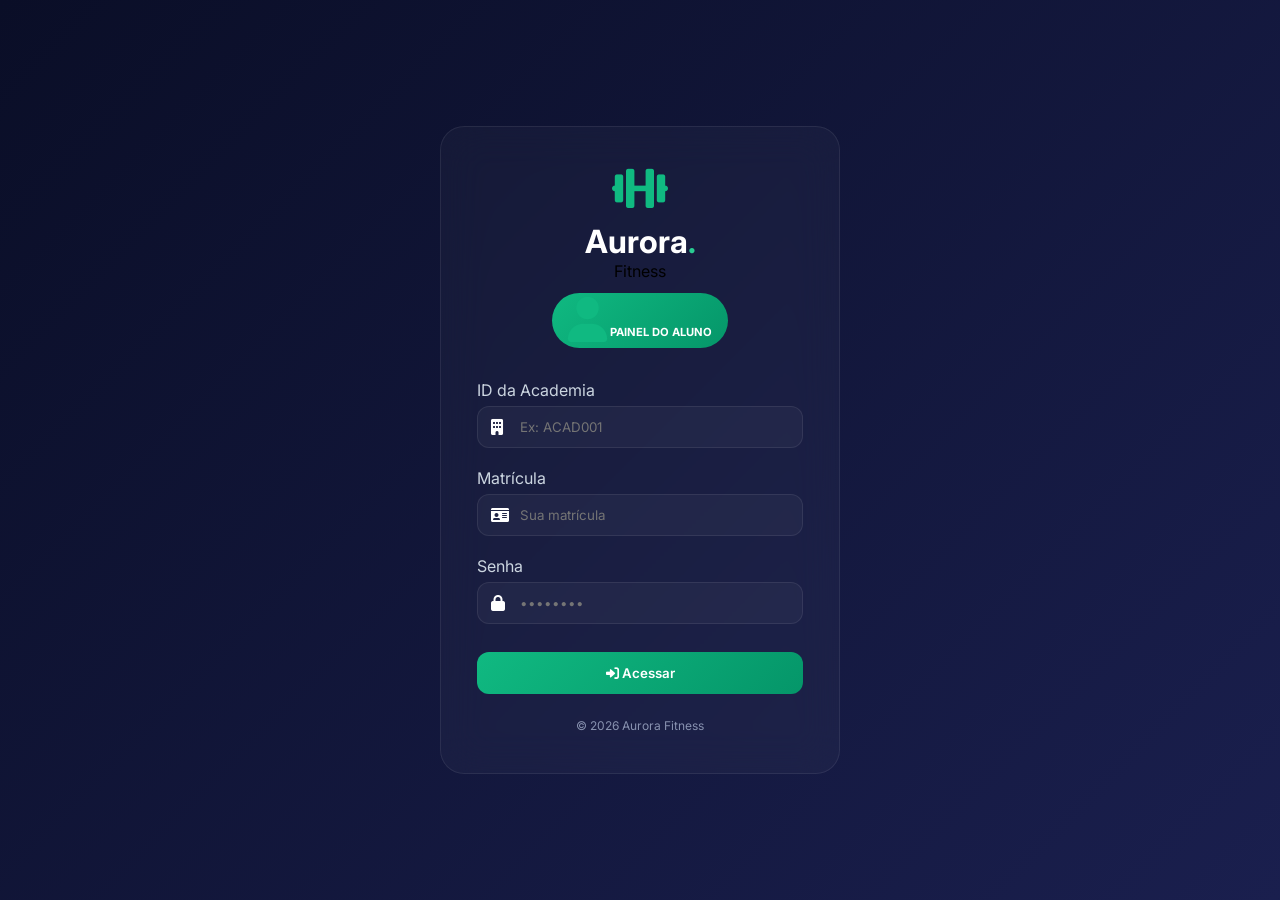
==== aluno/index.html @ 4a072493 "Add files via upload" ====
<!DOCTYPE html>
<html lang="pt-BR">
<head>
    <meta charset="UTF-8">
    <meta name="viewport" content="width=device-width, initial-scale=1.0, maximum-scale=1.0">
    <title>Aurora Fitness • Painel do Aluno</title>
    <link href="https://fonts.googleapis.com/css2?family=Inter:wght@400;500;600;700&display=swap" rel="stylesheet">
    <link rel="stylesheet" href="https://cdnjs.cloudflare.com/ajax/libs/font-awesome/6.0.0-beta3/css/all.min.css">
    <style>
        *{margin:0;padding:0;box-sizing:border-box;font-family:'Inter',sans-serif}
        body{background:#0a0e27;height:100vh;overflow:hidden}
        
        .login-screen{position:fixed;top:0;left:0;width:100%;height:100vh;background:linear-gradient(135deg,#0a0e27 0%,#1a1f4e 100%);display:flex;align-items:center;justify-content:center;z-index:1000}
        .login-screen.hidden{display:none}
        .login-box{background:rgba(255,255,255,0.03);backdrop-filter:blur(20px);border:1px solid rgba(255,255,255,0.08);border-radius:24px;padding:40px 36px;width:100%;max-width:400px}
        .login-logo{text-align:center;margin-bottom:32px}
        .login-logo i{font-size:2.8rem;color:#10b981}
        .login-logo h1{font-size:2rem;font-weight:700;color:white;margin-top:10px}
        .login-logo h1 span{background:linear-gradient(135deg,#10b981,#34d399);-webkit-background-clip:text;-webkit-text-fill-color:transparent}
        .login-badge{background:linear-gradient(135deg,#10b981,#059669);padding:5px 16px;border-radius:30px;font-size:0.7rem;font-weight:700;color:white;display:inline-block;margin-top:12px}
        .input-group{margin-bottom:20px}
        .input-group label{display:block;color:#cbd5e0;margin-bottom:6px}
        .input-field{position:relative}
        .input-field i{position:absolute;left:14px;top:50%;transform:translateY(-50%);color:white}
        .input-field input{width:100%;padding:12px 12px 12px 42px;background:rgba(255,255,255,0.04);border:1px solid rgba(255,255,255,0.08);border-radius:12px;color:white}
        .btn-login{width:100%;padding:13px;background:linear-gradient(135deg,#10b981,#059669);border:none;border-radius:12px;color:white;font-weight:600;cursor:pointer;margin-top:8px}
        .error-message{color:#ef4444;text-align:center;margin-top:12px;font-size:0.8rem;display:none}
        
        .main-panel{display:none;height:100vh;background:#0a0e27;overflow:hidden}
        .main-panel.active{display:flex}
        .sidebar{width:260px;background:linear-gradient(180deg,#0f1433 0%,#0a0e27 100%);border-right:1px solid rgba(255,255,255,0.04);padding:24px 0;height:100vh;overflow-y:auto}
        .sidebar-logo{padding:0 18px 24px 24px;border-bottom:1px solid rgba(16,185,129,0.15);margin-bottom:24px}
        .sidebar-logo h2{font-size:1.5rem;font-weight:700;color:white}
        .sidebar-logo span{background:linear-gradient(135deg,#10b981,#34d399);-webkit-background-clip:text;-webkit-text-fill-color:transparent}
        .student-info{margin-top:6px;color:#a0aec0;font-size:0.8rem}
        .nav-menu{flex:1;padding:0 14px}
        .nav-item{display:flex;align-items:center;gap:12px;padding:11px 16px;margin:2px 0;border-radius:12px;color:#a0aec0;cursor:pointer}
        .nav-item i{width:22px}
        .nav-item:hover{background:rgba(16,185,129,0.1);color:white}
        .nav-item.active{background:linear-gradient(135deg,#10b981,#059669);color:white}
        .logout-btn{background:rgba(239,68,68,0.08);border:1px solid rgba(239,68,68,0.2);color:#f87171;padding:8px 18px;border-radius:12px;cursor:pointer;margin:20px 14px}
        
        .content-area{flex:1;padding:24px 32px;overflow-y:auto}
        .top-bar{display:flex;justify-content:space-between;align-items:center;margin-bottom:28px}
        .page-title h1{font-size:1.8rem;font-weight:700;color:white}
        .profile-info{display:flex;align-items:center;gap:10px;background:rgba(255,255,255,0.03);padding:6px 18px 6px 12px;border-radius:40px}
        .profile-info i{color:#10b981}
        .profile-info span{color:white}
        
        .sheet-card{background:rgba(255,255,255,0.025);border:1px solid rgba(255,255,255,0.04);border-radius:18px;padding:24px;margin-bottom:20px}
        .sheet-header{display:flex;justify-content:space-between;margin-bottom:20px}
        .sheet-title{color:white;font-size:1.3rem}
        .exercise-item{background:rgba(255,255,255,0.03);border-radius:12px;padding:16px;margin-bottom:12px}
        .exercise-name{color:#10b981;font-weight:600;margin-bottom:8px}
        .exercise-details{display:grid;grid-template-columns:repeat(4,1fr);gap:10px;color:#cbd5e0}
        
        .empty-state{text-align:center;padding:40px;color:#a0aec0}
        .copyright{text-align:center;margin-top:32px;padding-top:20px;border-top:1px solid rgba(255,255,255,0.04);color:#8892b0;font-size:0.8rem}
    </style>
</head>
<body>
    <!-- TELA DE LOGIN -->
    <div class="login-screen" id="loginScreen">
        <div class="login-box">
            <div class="login-logo">
                <i class="fas fa-dumbbell"></i>
                <h1>Aurora<span>.</span></h1>
                <p>Fitness</p>
                <div class="login-badge"><i class="fas fa-user"></i> PAINEL DO ALUNO</div>
            </div>
            <form id="loginForm">
                <div class="input-group"><label>ID da Academia</label><div class="input-field"><i class="fas fa-building"></i><input type="text" id="academyId" placeholder="Ex: ACAD001" required></div></div>
                <div class="input-group"><label>Matrícula</label><div class="input-field"><i class="fas fa-id-card"></i><input type="text" id="studentRegistration" placeholder="Sua matrícula" required></div></div>
                <div class="input-group"><label>Senha</label><div class="input-field"><i class="fas fa-lock"></i><input type="password" id="studentPassword" placeholder="••••••••" required></div></div>
                <div class="error-message" id="loginError"></div>
                <button type="submit" class="btn-login"><i class="fas fa-sign-in-alt"></i> Acessar</button>
            </form>
            <div class="creator-info" style="text-align:center;margin-top:24px;color:#8892b0;font-size:0.75rem">© 2026 Aurora Fitness</div>
        </div>
    </div>

    <!-- PAINEL PRINCIPAL -->
    <div class="main-panel" id="mainPanel">
        <div class="sidebar">
            <div class="sidebar-logo"><h2>Aurora<span>.</span></h2><div class="student-info" id="sidebarStudentName">Aluno</div></div>
            <div class="nav-menu">
                <div class="nav-item active" data-page="sheets"><i class="fas fa-clipboard-list"></i> Minhas Fichas</div>
                <div class="nav-item" data-page="profile"><i class="fas fa-user"></i> Meu Perfil</div>
            </div>
            <div class="logout-btn" onclick="logout()"><i class="fas fa-sign-out-alt"></i> Sair</div>
        </div>

        <div class="content-area">
            <div class="top-bar">
                <div class="page-title"><h1 id="pageTitle">Minhas Fichas</h1></div>
                <div class="profile-info"><i class="fas fa-user-circle"></i><span id="studentNameDisplay">Aluno</span></div>
            </div>

            <div class="page active" id="sheets">
                <div id="studentSheetsList"></div>
            </div>

            <div class="page" id="profile">
                <h2 style="color:white;margin-bottom:24px">Meu Perfil</h2>
                <div id="profileInfo" style="color:white"></div>
            </div>

            <div class="copyright">© 2026 Aurora Fitness • Matheus Pacifico | (79) 99645-8399</div>
        </div>
    </div>

    <script>
        const ACADEMIES = [{ id: 'ACAD001', password: '123456', name: 'Academia Exemplo' }];
        let currentStudent = null;
        let students = JSON.parse(localStorage.getItem('aurora_fitness_students')) || [];
        let sheets = JSON.parse(localStorage.getItem('aurora_fitness_sheets')) || [];

        document.getElementById('loginForm').addEventListener('submit', (e) => {
            e.preventDefault();
            const academyId = document.getElementById('academyId').value.toUpperCase().trim();
            const registration = document.getElementById('studentRegistration').value.trim();
            const password = document.getElementById('studentPassword').value;
            
            const academy = ACADEMIES.find(a => a.id === academyId);
            if (!academy) { document.getElementById('loginError').style.display = 'block'; return; }
            
            const student = students.find(s => s.registration === registration && s.password === password);
            if (student) {
                currentStudent = student;
                document.getElementById('loginScreen').classList.add('hidden');
                document.getElementById('mainPanel').classList.add('active');
                initializePanel();
            } else {
                document.getElementById('loginError').style.display = 'block';
            }
        });

        function logout() { currentStudent = null; document.getElementById('loginScreen').classList.remove('hidden'); document.getElementById('mainPanel').classList.remove('active'); }

        function initializePanel() {
            document.getElementById('sidebarStudentName').textContent = currentStudent.name;
            document.getElementById('studentNameDisplay').textContent = currentStudent.name;
            renderSheets();
        }

        document.querySelectorAll('.nav-item').forEach(item => { item.addEventListener('click', function() {
            document.querySelectorAll('.nav-item').forEach(n => n.classList.remove('active')); this.classList.add('active');
            document.querySelectorAll('.page').forEach(p => p.classList.remove('active'));
            document.getElementById(this.dataset.page).classList.add('active');
            document.getElementById('pageTitle').textContent = this.dataset.page === 'sheets' ? 'Minhas Fichas' : 'Meu Perfil';
            if (this.dataset.page === 'profile') renderProfile();
        });});

        function renderSheets() {
            const studentSheets = sheets.filter(s => s.studentId === currentStudent.id);
            const c = document.getElementById('studentSheetsList');
            if (!studentSheets.length) { c.innerHTML = '<div class="empty-state"><i class="fas fa-clipboard-list" style="font-size:3rem;opacity:0.4"></i><p>Nenhuma ficha de treino</p></div>'; return; }
            c.innerHTML = studentSheets.map(sheet => `
                <div class="sheet-card">
                    <div class="sheet-header"><div class="sheet-title">${sheet.name}</div><div style="color:#8892b0">${sheet.createdAt}</div></div>
                    ${sheet.notes ? `<p style="color:#a0aec0;margin-bottom:16px"><i class="fas fa-info-circle"></i> ${sheet.notes}</p>` : ''}
                    ${sheet.exercises.map((ex, i) => `
                        <div class="exercise-item">
                            <div class="exercise-name">${i+1}. ${ex.name || 'Exercício'}</div>
                            <div class="exercise-details"><div><i class="fas fa-layer-group"></i> ${ex.series} séries</div><div><i class="fas fa-redo-alt"></i> ${ex.reps} reps</div><div><i class="fas fa-weight-hanging"></i> ${ex.load || '-'}</div><div><i class="fas fa-sticky-note"></i> ${ex.notes || '-'}</div></div>
                        </div>
                    `).join('')}
                </div>
            `).join('');
        }

        function renderProfile() {
            document.getElementById('profileInfo').innerHTML = `
                <div style="background:rgba(255,255,255,0.03);padding:24px;border-radius:16px">
                    <p><strong>Nome:</strong> ${currentStudent.name}</p>
                    <p><strong>Matrícula:</strong> ${currentStudent.registration}</p>
                    <p><strong>Telefone:</strong> ${currentStudent.phone || '-'}</p>
                    <p><strong>E-mail:</strong> ${currentStudent.email || '-'}</p>
                    <p><strong>Data de Nascimento:</strong> ${currentStudent.birth || '-'}</p>
                </div>
            `;
        }
    </script>
</body>
</html>
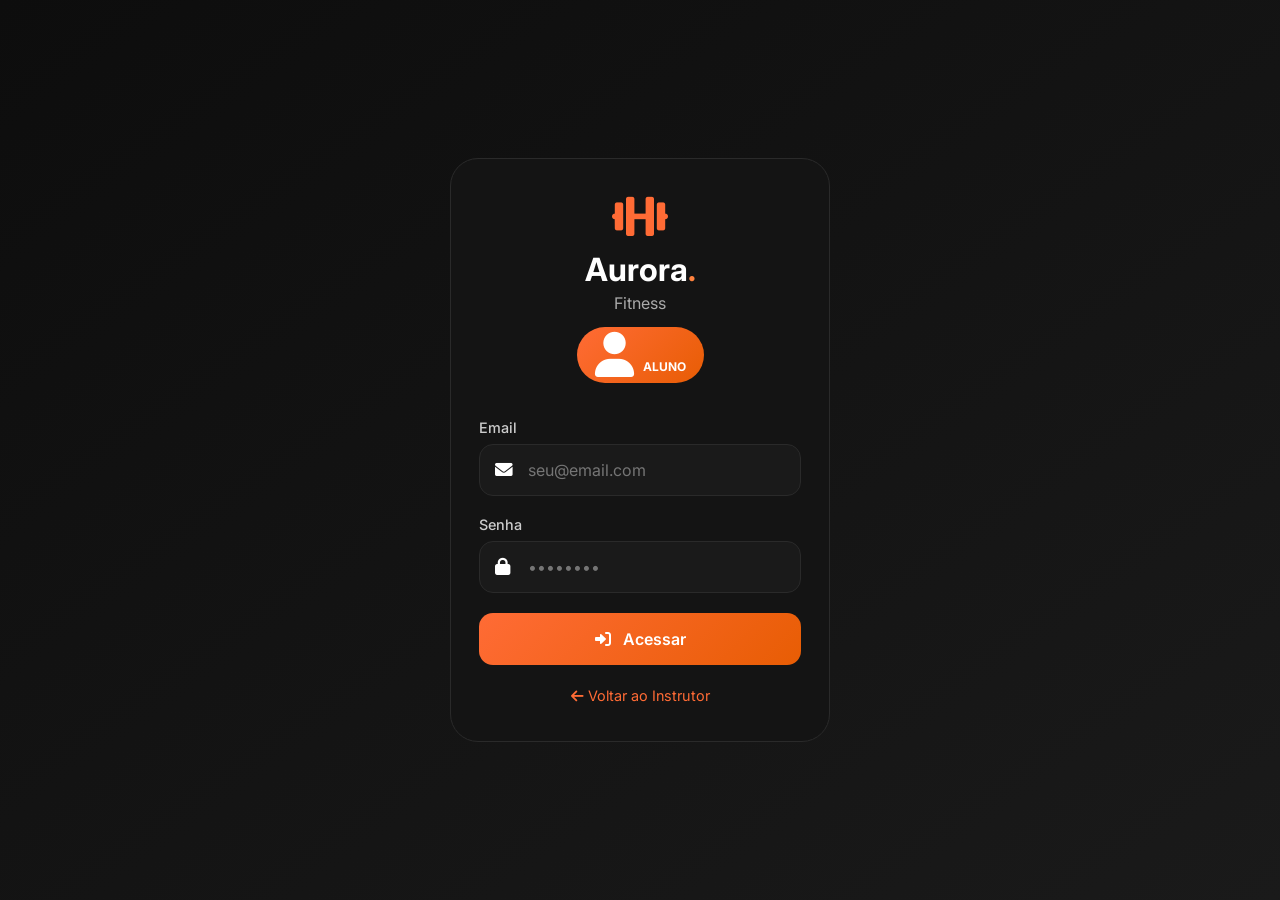
==== commit fe89b4f7: "Add files via upload" ====
--- a/aluno/index.html
+++ b/aluno/index.html
@@ -2,183 +2,190 @@
 <html lang="pt-BR">
 <head>
     <meta charset="UTF-8">
-    <meta name="viewport" content="width=device-width, initial-scale=1.0, maximum-scale=1.0">
-    <title>Aurora Fitness • Painel do Aluno</title>
+    <meta name="viewport" content="width=device-width, initial-scale=1.0, maximum-scale=1.0, user-scalable=no, viewport-fit=cover">
+    <title>Aurora • Aluno</title>
     <link href="https://fonts.googleapis.com/css2?family=Inter:wght@400;500;600;700&display=swap" rel="stylesheet">
     <link rel="stylesheet" href="https://cdnjs.cloudflare.com/ajax/libs/font-awesome/6.0.0-beta3/css/all.min.css">
     <style>
         *{margin:0;padding:0;box-sizing:border-box;font-family:'Inter',sans-serif}
-        body{background:#0a0e27;height:100vh;overflow:hidden}
+        body{background:#0a0a0a;height:100vh;overflow:hidden}
         
-        .login-screen{position:fixed;top:0;left:0;width:100%;height:100vh;background:linear-gradient(135deg,#0a0e27 0%,#1a1f4e 100%);display:flex;align-items:center;justify-content:center;z-index:1000}
+        .login-screen{position:fixed;top:0;left:0;width:100%;height:100vh;background:linear-gradient(145deg,#0d0d0d 0%,#1a1a1a 100%);display:flex;align-items:center;justify-content:center;z-index:1000;padding:20px}
         .login-screen.hidden{display:none}
-        .login-box{background:rgba(255,255,255,0.03);backdrop-filter:blur(20px);border:1px solid rgba(255,255,255,0.08);border-radius:24px;padding:40px 36px;width:100%;max-width:400px}
-        .login-logo{text-align:center;margin-bottom:32px}
-        .login-logo i{font-size:2.8rem;color:#10b981}
-        .login-logo h1{font-size:2rem;font-weight:700;color:white;margin-top:10px}
-        .login-logo h1 span{background:linear-gradient(135deg,#10b981,#34d399);-webkit-background-clip:text;-webkit-text-fill-color:transparent}
-        .login-badge{background:linear-gradient(135deg,#10b981,#059669);padding:5px 16px;border-radius:30px;font-size:0.7rem;font-weight:700;color:white;display:inline-block;margin-top:12px}
+        .login-box{background:#141414;border:1px solid #2a2a2a;border-radius:28px;padding:36px 28px;width:100%;max-width:380px}
+        .login-logo{text-align:center;margin-bottom:36px}
+        .login-logo i{font-size:2.8rem;color:#ff6b35}
+        .login-logo h1{font-size:2rem;font-weight:700;color:#ffffff;margin-top:10px}
+        .login-logo span{background:linear-gradient(135deg,#ff6b35,#ff8c42);-webkit-background-clip:text;-webkit-text-fill-color:transparent}
+        .login-badge{background:linear-gradient(135deg,#ff6b35,#e85d04);padding:6px 18px;border-radius:40px;font-size:0.75rem;font-weight:700;color:#ffffff;display:inline-block;margin-top:14px}
+        .login-badge i{color:#ffffff !important;margin-right:6px}
         .input-group{margin-bottom:20px}
-        .input-group label{display:block;color:#cbd5e0;margin-bottom:6px}
+        .input-group label{display:block;color:#cccccc;margin-bottom:8px;font-weight:500;font-size:0.9rem}
         .input-field{position:relative}
-        .input-field i{position:absolute;left:14px;top:50%;transform:translateY(-50%);color:white}
-        .input-field input{width:100%;padding:12px 12px 12px 42px;background:rgba(255,255,255,0.04);border:1px solid rgba(255,255,255,0.08);border-radius:12px;color:white}
-        .btn-login{width:100%;padding:13px;background:linear-gradient(135deg,#10b981,#059669);border:none;border-radius:12px;color:white;font-weight:600;cursor:pointer;margin-top:8px}
-        .error-message{color:#ef4444;text-align:center;margin-top:12px;font-size:0.8rem;display:none}
+        .input-field i{position:absolute;left:16px;top:50%;transform:translateY(-50%);color:#ffffff !important;font-size:1.1rem}
+        .input-field input{width:100%;padding:15px 15px 15px 48px;background:#1a1a1a;border:1px solid #2a2a2a;border-radius:14px;color:#ffffff;font-size:1rem}
+        .btn-login{width:100%;padding:16px;background:linear-gradient(135deg,#ff6b35,#e85d04);border:none;border-radius:14px;color:#ffffff;font-weight:600;font-size:1rem;cursor:pointer}
+        .btn-login i{color:#ffffff !important;margin-right:8px}
+        .error-message{color:#ef4444;text-align:center;margin-top:16px;font-size:0.9rem;display:none}
+        .back-link{text-align:center;margin-top:20px}
+        .back-link a{color:#ff6b35;text-decoration:none;font-size:0.9rem}
         
-        .main-panel{display:none;height:100vh;background:#0a0e27;overflow:hidden}
+        .main-panel{display:none;height:100vh;background:#0a0a0a;overflow:hidden;flex-direction:column}
         .main-panel.active{display:flex}
-        .sidebar{width:260px;background:linear-gradient(180deg,#0f1433 0%,#0a0e27 100%);border-right:1px solid rgba(255,255,255,0.04);padding:24px 0;height:100vh;overflow-y:auto}
-        .sidebar-logo{padding:0 18px 24px 24px;border-bottom:1px solid rgba(16,185,129,0.15);margin-bottom:24px}
-        .sidebar-logo h2{font-size:1.5rem;font-weight:700;color:white}
-        .sidebar-logo span{background:linear-gradient(135deg,#10b981,#34d399);-webkit-background-clip:text;-webkit-text-fill-color:transparent}
-        .student-info{margin-top:6px;color:#a0aec0;font-size:0.8rem}
-        .nav-menu{flex:1;padding:0 14px}
-        .nav-item{display:flex;align-items:center;gap:12px;padding:11px 16px;margin:2px 0;border-radius:12px;color:#a0aec0;cursor:pointer}
-        .nav-item i{width:22px}
-        .nav-item:hover{background:rgba(16,185,129,0.1);color:white}
-        .nav-item.active{background:linear-gradient(135deg,#10b981,#059669);color:white}
-        .logout-btn{background:rgba(239,68,68,0.08);border:1px solid rgba(239,68,68,0.2);color:#f87171;padding:8px 18px;border-radius:12px;cursor:pointer;margin:20px 14px}
         
-        .content-area{flex:1;padding:24px 32px;overflow-y:auto}
-        .top-bar{display:flex;justify-content:space-between;align-items:center;margin-bottom:28px}
-        .page-title h1{font-size:1.8rem;font-weight:700;color:white}
-        .profile-info{display:flex;align-items:center;gap:10px;background:rgba(255,255,255,0.03);padding:6px 18px 6px 12px;border-radius:40px}
-        .profile-info i{color:#10b981}
-        .profile-info span{color:white}
+        .header{background:#0d0d0d;padding:18px 20px;border-bottom:1px solid #1a1a1a;display:flex;align-items:center;justify-content:space-between}
+        .header h1{font-size:1.4rem;font-weight:700;color:#ffffff}
+        .header span{background:linear-gradient(135deg,#ff6b35,#ff8c42);-webkit-background-clip:text;-webkit-text-fill-color:transparent}
+        .profile-badge{display:flex;align-items:center;gap:8px;background:#111111;padding:8px 16px;border-radius:30px;border:1px solid #1a1a1a}
+        .profile-badge i{color:#ff6b35 !important}
+        .profile-badge span{color:#ffffff;font-size:0.9rem;max-width:120px;overflow:hidden;text-overflow:ellipsis;white-space:nowrap}
         
-        .sheet-card{background:rgba(255,255,255,0.025);border:1px solid rgba(255,255,255,0.04);border-radius:18px;padding:24px;margin-bottom:20px}
-        .sheet-header{display:flex;justify-content:space-between;margin-bottom:20px}
-        .sheet-title{color:white;font-size:1.3rem}
-        .exercise-item{background:rgba(255,255,255,0.03);border-radius:12px;padding:16px;margin-bottom:12px}
-        .exercise-name{color:#10b981;font-weight:600;margin-bottom:8px}
-        .exercise-details{display:grid;grid-template-columns:repeat(4,1fr);gap:10px;color:#cbd5e0}
+        .tab-bar{display:flex;padding:12px 16px;background:#0d0d0d;border-bottom:1px solid #1a1a1a;gap:12px}
+        .tab-btn{flex:1;padding:12px;background:transparent;border:1px solid #2a2a2a;border-radius:12px;color:#aaaaaa;font-weight:500;cursor:pointer;display:flex;align-items:center;justify-content:center;gap:8px}
+        .tab-btn i{color:#ff6b35 !important}
+        .tab-btn.active{background:linear-gradient(135deg,#ff6b35,#e85d04);color:#ffffff;border-color:#ff6b35}
+        .tab-btn.active i{color:#ffffff !important}
         
-        .empty-state{text-align:center;padding:40px;color:#a0aec0}
-        .copyright{text-align:center;margin-top:32px;padding-top:20px;border-top:1px solid rgba(255,255,255,0.04);color:#8892b0;font-size:0.8rem}
+        .content{flex:1;overflow-y:auto;padding:16px}
+        .page{display:none}
+        .page.active{display:block}
+        
+        .sheet-grid{display:grid;gap:12px}
+        .sheet-card{background:#111111;border:1px solid #1a1a1a;border-radius:16px;padding:18px;cursor:pointer}
+        .sheet-card h3{color:#ffffff;font-size:1rem;margin-bottom:6px}
+        .sheet-card p{color:#ff6b35;font-size:0.85rem}
+        .sheet-card small{color:#888888;font-size:0.75rem}
+        
+        .backup-actions{display:grid;gap:16px}
+        .backup-card{background:#111111;border:1px solid #1a1a1a;border-radius:16px;padding:24px;text-align:center}
+        .backup-card i{font-size:3rem;color:#ff6b35 !important;margin-bottom:16px}
+        .backup-card h3{color:#ffffff;margin-bottom:8px}
+        .backup-card p{color:#aaaaaa;font-size:0.85rem;margin-bottom:20px}
+        
+        .modal{display:none;position:fixed;top:0;left:0;width:100%;height:100%;background:rgba(0,0,0,0.9);z-index:2000;align-items:flex-end}
+        .modal.active{display:flex}
+        .modal-content{background:#111111;border:1px solid #2a2a2a;border-radius:24px 24px 0 0;padding:28px 24px;width:100%;max-height:80vh;overflow-y:auto}
+        .modal-header{display:flex;justify-content:space-between;margin-bottom:24px}
+        .modal-header h3{color:#ffffff;font-size:1.2rem}
+        .close-modal{color:#888888;font-size:1.5rem;cursor:pointer}
+        
+        .exercise-item{background:#161616;border-radius:14px;padding:16px;margin-bottom:12px}
+        .exercise-name{color:#ff6b35;font-weight:600;margin-bottom:12px}
+        .exercise-details{display:grid;grid-template-columns:1fr 1fr;gap:10px}
+        .exercise-detail{background:#111111;padding:10px;border-radius:10px;text-align:center}
+        .exercise-detail small{display:block;color:#888888;font-size:0.65rem;margin-bottom:4px}
+        .exercise-detail strong{color:#ffffff;font-size:0.9rem}
+        
+        .btn-primary{background:linear-gradient(135deg,#ff6b35,#e85d04);color:#ffffff;border:none;padding:16px;border-radius:14px;font-weight:600;cursor:pointer;width:100%}
+        .btn-secondary{background:transparent;color:#ffffff;border:1px solid #2a2a2a;padding:16px;border-radius:14px;font-weight:500;cursor:pointer;width:100%}
+        
+        .empty-state{text-align:center;padding:60px 20px;color:#888888}
+        .empty-state i{font-size:4rem;color:#ff6b35 !important;margin-bottom:16px;opacity:0.3}
+        
+        .logout-section{padding:16px}
     </style>
 </head>
 <body>
-    <!-- TELA DE LOGIN -->
     <div class="login-screen" id="loginScreen">
         <div class="login-box">
-            <div class="login-logo">
-                <i class="fas fa-dumbbell"></i>
-                <h1>Aurora<span>.</span></h1>
-                <p>Fitness</p>
-                <div class="login-badge"><i class="fas fa-user"></i> PAINEL DO ALUNO</div>
-            </div>
+            <div class="login-logo"><i class="fas fa-dumbbell"></i><h1>Aurora<span>.</span></h1><p style="color:#aaaaaa;margin-top:4px">Fitness</p><div class="login-badge"><i class="fas fa-user"></i> ALUNO</div></div>
             <form id="loginForm">
-                <div class="input-group"><label>ID da Academia</label><div class="input-field"><i class="fas fa-building"></i><input type="text" id="academyId" placeholder="Ex: ACAD001" required></div></div>
-                <div class="input-group"><label>Matrícula</label><div class="input-field"><i class="fas fa-id-card"></i><input type="text" id="studentRegistration" placeholder="Sua matrícula" required></div></div>
-                <div class="input-group"><label>Senha</label><div class="input-field"><i class="fas fa-lock"></i><input type="password" id="studentPassword" placeholder="••••••••" required></div></div>
-                <div class="error-message" id="loginError"></div>
+                <div class="input-group"><label>Email</label><div class="input-field"><i class="fas fa-envelope"></i><input type="email" id="clientEmail" placeholder="seu@email.com"></div></div>
+                <div class="input-group"><label>Senha</label><div class="input-field"><i class="fas fa-lock"></i><input type="password" id="clientPassword" placeholder="••••••••"></div></div>
+                <div class="error-message" id="loginError">Email ou senha incorretos</div>
                 <button type="submit" class="btn-login"><i class="fas fa-sign-in-alt"></i> Acessar</button>
             </form>
-            <div class="creator-info" style="text-align:center;margin-top:24px;color:#8892b0;font-size:0.75rem">© 2026 Aurora Fitness</div>
+            <div class="back-link"><a href="../index.html"><i class="fas fa-arrow-left"></i> Voltar ao Instrutor</a></div>
         </div>
     </div>
 
-    <!-- PAINEL PRINCIPAL -->
+    <div class="modal" id="sheetModal">
+        <div class="modal-content">
+            <div class="modal-header"><h3 id="sheetModalTitle">Ficha</h3><i class="fas fa-times close-modal" onclick="closeSheetModal()"></i></div>
+            <div id="sheetDetailContent"></div>
+            <button class="btn-primary" onclick="closeSheetModal()" style="margin-top:20px">Fechar</button>
+        </div>
+    </div>
+
     <div class="main-panel" id="mainPanel">
-        <div class="sidebar">
-            <div class="sidebar-logo"><h2>Aurora<span>.</span></h2><div class="student-info" id="sidebarStudentName">Aluno</div></div>
-            <div class="nav-menu">
-                <div class="nav-item active" data-page="sheets"><i class="fas fa-clipboard-list"></i> Minhas Fichas</div>
-                <div class="nav-item" data-page="profile"><i class="fas fa-user"></i> Meu Perfil</div>
-            </div>
-            <div class="logout-btn" onclick="logout()"><i class="fas fa-sign-out-alt"></i> Sair</div>
+        <div class="header">
+            <h1>Aurora<span>.</span></h1>
+            <div class="profile-badge"><i class="fas fa-user-circle"></i><span id="clientNameDisplay">Aluno</span></div>
         </div>
 
-        <div class="content-area">
-            <div class="top-bar">
-                <div class="page-title"><h1 id="pageTitle">Minhas Fichas</h1></div>
-                <div class="profile-info"><i class="fas fa-user-circle"></i><span id="studentNameDisplay">Aluno</span></div>
+        <div class="tab-bar">
+            <button class="tab-btn active" onclick="switchTab('treinos')"><i class="fas fa-clipboard-list"></i> Treinos</button>
+            <button class="tab-btn" onclick="switchTab('backup')"><i class="fas fa-database"></i> Backup</button>
+            <button class="tab-btn" onclick="logout()"><i class="fas fa-sign-out-alt"></i> Sair</button>
+        </div>
+
+        <div class="content">
+            <div class="page active" id="tab-treinos"><div id="clientSheetsList"></div></div>
+            <div class="page" id="tab-backup">
+                <div class="backup-actions">
+                    <div class="backup-card"><i class="fas fa-download"></i><h3>Exportar Backup</h3><p>Salve todas as suas fichas</p><button class="btn-primary" onclick="exportClientBackup()">Exportar</button></div>
+                    <div class="backup-card"><i class="fas fa-upload"></i><h3>Importar Backup</h3><p>Restaure suas fichas</p><button class="btn-secondary" onclick="importClientBackup()">Importar</button></div>
+                </div>
             </div>
-
-            <div class="page active" id="sheets">
-                <div id="studentSheetsList"></div>
-            </div>
-
-            <div class="page" id="profile">
-                <h2 style="color:white;margin-bottom:24px">Meu Perfil</h2>
-                <div id="profileInfo" style="color:white"></div>
-            </div>
-
-            <div class="copyright">© 2026 Aurora Fitness • Matheus Pacifico | (79) 99645-8399</div>
         </div>
     </div>
 
     <script>
-        const ACADEMIES = [{ id: 'ACAD001', password: '123456', name: 'Academia Exemplo' }];
-        let currentStudent = null;
-        let students = JSON.parse(localStorage.getItem('aurora_fitness_students')) || [];
-        let sheets = JSON.parse(localStorage.getItem('aurora_fitness_sheets')) || [];
+        let clients = JSON.parse(localStorage.getItem('pt_clients')) || [];
+        let sheets = JSON.parse(localStorage.getItem('pt_sheets')) || [];
+        let currentClient = null;
 
         document.getElementById('loginForm').addEventListener('submit', (e) => {
             e.preventDefault();
-            const academyId = document.getElementById('academyId').value.toUpperCase().trim();
-            const registration = document.getElementById('studentRegistration').value.trim();
-            const password = document.getElementById('studentPassword').value;
-            
-            const academy = ACADEMIES.find(a => a.id === academyId);
-            if (!academy) { document.getElementById('loginError').style.display = 'block'; return; }
-            
-            const student = students.find(s => s.registration === registration && s.password === password);
-            if (student) {
-                currentStudent = student;
+            const email = document.getElementById('clientEmail').value.trim();
+            const pwd = document.getElementById('clientPassword').value;
+            const client = clients.find(c => c.email === email && c.password === pwd);
+            if (client) {
+                currentClient = client;
                 document.getElementById('loginScreen').classList.add('hidden');
                 document.getElementById('mainPanel').classList.add('active');
-                initializePanel();
-            } else {
-                document.getElementById('loginError').style.display = 'block';
-            }
+                document.getElementById('clientNameDisplay').textContent = client.name.split(' ')[0];
+                renderSheets();
+            } else { document.getElementById('loginError').style.display = 'block'; }
         });
 
-        function logout() { currentStudent = null; document.getElementById('loginScreen').classList.remove('hidden'); document.getElementById('mainPanel').classList.remove('active'); }
+        function logout() { currentClient = null; document.getElementById('loginScreen').classList.remove('hidden'); document.getElementById('mainPanel').classList.remove('active'); }
 
-        function initializePanel() {
-            document.getElementById('sidebarStudentName').textContent = currentStudent.name;
-            document.getElementById('studentNameDisplay').textContent = currentStudent.name;
-            renderSheets();
+        function switchTab(tab) {
+            document.querySelectorAll('.tab-btn').forEach((b, i) => { if (i < 2) b.classList.remove('active'); });
+            document.querySelectorAll('.page').forEach(p => p.classList.remove('active'));
+            if (tab === 'treinos') { document.querySelector('.tab-btn:first-child').classList.add('active'); document.getElementById('tab-treinos').classList.add('active'); }
+            else { document.querySelectorAll('.tab-btn')[1].classList.add('active'); document.getElementById('tab-backup').classList.add('active'); }
         }
 
-        document.querySelectorAll('.nav-item').forEach(item => { item.addEventListener('click', function() {
-            document.querySelectorAll('.nav-item').forEach(n => n.classList.remove('active')); this.classList.add('active');
-            document.querySelectorAll('.page').forEach(p => p.classList.remove('active'));
-            document.getElementById(this.dataset.page).classList.add('active');
-            document.getElementById('pageTitle').textContent = this.dataset.page === 'sheets' ? 'Minhas Fichas' : 'Meu Perfil';
-            if (this.dataset.page === 'profile') renderProfile();
-        });});
-
         function renderSheets() {
-            const studentSheets = sheets.filter(s => s.studentId === currentStudent.id);
-            const c = document.getElementById('studentSheetsList');
-            if (!studentSheets.length) { c.innerHTML = '<div class="empty-state"><i class="fas fa-clipboard-list" style="font-size:3rem;opacity:0.4"></i><p>Nenhuma ficha de treino</p></div>'; return; }
-            c.innerHTML = studentSheets.map(sheet => `
-                <div class="sheet-card">
-                    <div class="sheet-header"><div class="sheet-title">${sheet.name}</div><div style="color:#8892b0">${sheet.createdAt}</div></div>
-                    ${sheet.notes ? `<p style="color:#a0aec0;margin-bottom:16px"><i class="fas fa-info-circle"></i> ${sheet.notes}</p>` : ''}
-                    ${sheet.exercises.map((ex, i) => `
-                        <div class="exercise-item">
-                            <div class="exercise-name">${i+1}. ${ex.name || 'Exercício'}</div>
-                            <div class="exercise-details"><div><i class="fas fa-layer-group"></i> ${ex.series} séries</div><div><i class="fas fa-redo-alt"></i> ${ex.reps} reps</div><div><i class="fas fa-weight-hanging"></i> ${ex.load || '-'}</div><div><i class="fas fa-sticky-note"></i> ${ex.notes || '-'}</div></div>
-                        </div>
-                    `).join('')}
-                </div>
-            `).join('');
+            const clientSheets = sheets.filter(s => s.clientId === currentClient.id);
+            const c = document.getElementById('clientSheetsList');
+            if (!clientSheets.length) { c.innerHTML = '<div class="empty-state"><i class="fas fa-clipboard-list"></i><p>Nenhuma ficha</p><small>Seu personal ainda não criou fichas</small></div>'; return; }
+            c.innerHTML = `<div class="sheet-grid">${clientSheets.map(sheet => `<div class="sheet-card" onclick="openSheetModal('${sheet.id}')"><h3>${sheet.name}</h3><p>${sheet.exercises.length} exercícios</p><small>${sheet.createdAt}</small></div>`).join('')}</div>`;
         }
 
-        function renderProfile() {
-            document.getElementById('profileInfo').innerHTML = `
-                <div style="background:rgba(255,255,255,0.03);padding:24px;border-radius:16px">
-                    <p><strong>Nome:</strong> ${currentStudent.name}</p>
-                    <p><strong>Matrícula:</strong> ${currentStudent.registration}</p>
-                    <p><strong>Telefone:</strong> ${currentStudent.phone || '-'}</p>
-                    <p><strong>E-mail:</strong> ${currentStudent.email || '-'}</p>
-                    <p><strong>Data de Nascimento:</strong> ${currentStudent.birth || '-'}</p>
-                </div>
-            `;
+        function openSheetModal(sheetId) {
+            const sheet = sheets.find(s => s.id == sheetId); if (!sheet) return;
+            document.getElementById('sheetModalTitle').textContent = sheet.name;
+            document.getElementById('sheetDetailContent').innerHTML = `${sheet.notes ? `<p style="color:#aaaaaa;margin-bottom:16px;padding:12px;background:#161616;border-radius:12px">📝 ${sheet.notes}</p>` : ''}${sheet.exercises.map((ex, i) => `<div class="exercise-item"><div class="exercise-name">${i+1}. ${ex.name}</div><div class="exercise-details"><div class="exercise-detail"><small>Séries</small><strong>${ex.series}</strong></div><div class="exercise-detail"><small>Repetições</small><strong>${ex.reps}</strong></div><div class="exercise-detail"><small>Carga</small><strong>${ex.load || '-'}</strong></div><div class="exercise-detail"><small>Observações</small><strong>${ex.notes || '-'}</strong></div></div></div>`).join('')}`;
+            document.getElementById('sheetModal').classList.add('active');
+        }
+
+        function closeSheetModal() { document.getElementById('sheetModal').classList.remove('active'); }
+
+        function exportClientBackup() {
+            const clientSheets = sheets.filter(s => s.clientId === currentClient.id);
+            if (!clientSheets.length) { alert('Nenhuma ficha para exportar'); return; }
+            const backup = { client: currentClient, sheets: clientSheets, date: new Date().toISOString() };
+            const data = JSON.stringify(backup);
+            const blob = new Blob([data], { type: 'application/json' });
+            const a = document.createElement('a'); a.href = URL.createObjectURL(blob); a.download = `minhas_fichas_${currentClient.name.split(' ')[0]}.json`; a.click();
+        }
+
+        function importClientBackup() {
+            const input = document.createElement('input'); input.type = 'file'; input.accept = '.json';
+            input.onchange = (e) => { const file = e.target.files[0]; if (!file) return; const reader = new FileReader(); reader.onload = (ev) => { try { const data = JSON.parse(ev.target.result); if (data.sheets && data.client && data.client.id === currentClient.id) { const otherSheets = sheets.filter(s => s.clientId !== currentClient.id); sheets = [...otherSheets, ...data.sheets]; localStorage.setItem('pt_sheets', JSON.stringify(sheets)); renderSheets(); alert('✅ Fichas importadas!'); } else { alert('❌ Arquivo inválido!'); } } catch(err) { alert('❌ Erro ao ler arquivo'); } }; reader.readAsText(file); }; input.click();
         }
     </script>
 </body>
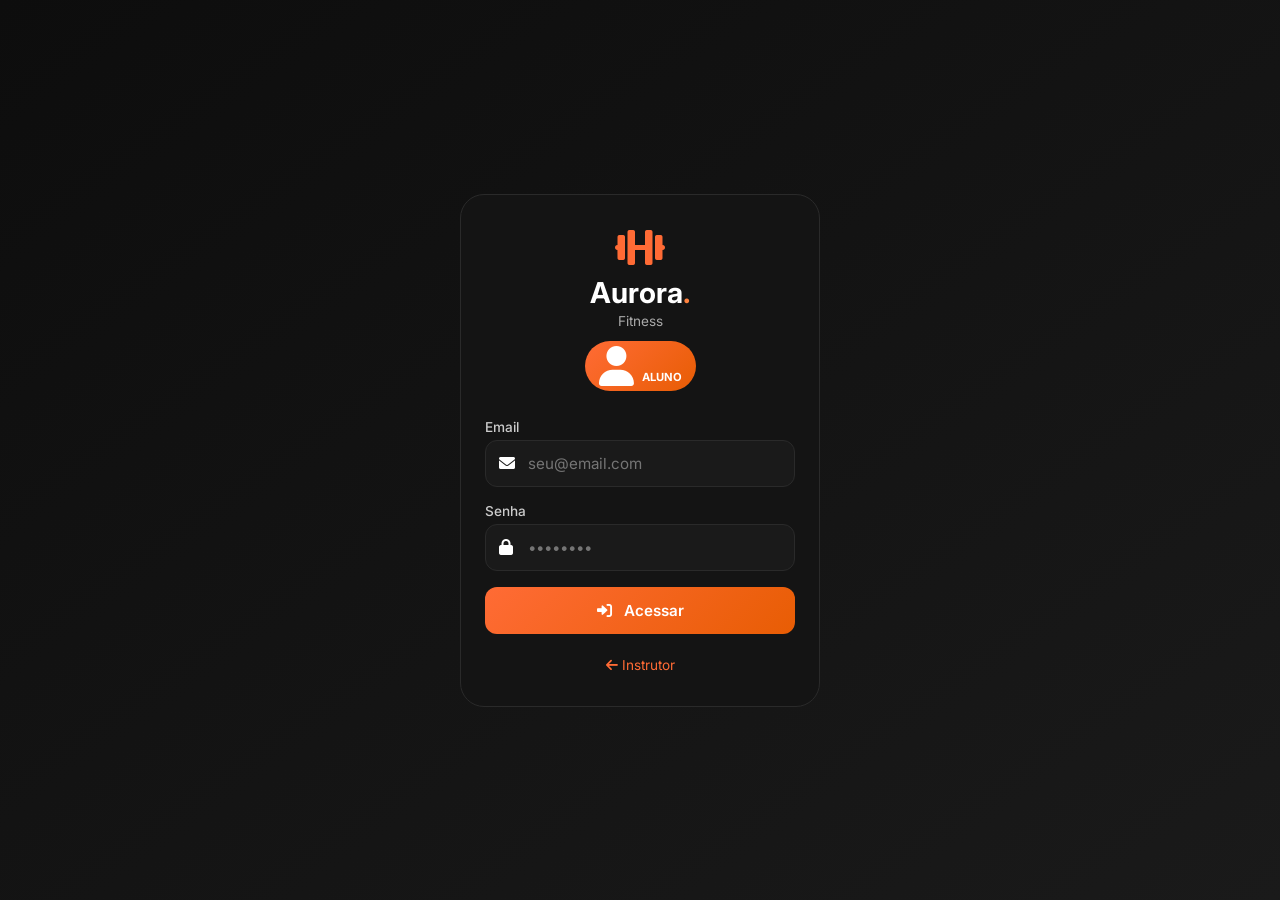
==== commit 6cda1ec2: "Update index.html" ====
--- a/aluno/index.html
+++ b/aluno/index.html
@@ -10,92 +10,95 @@
         *{margin:0;padding:0;box-sizing:border-box;font-family:'Inter',sans-serif}
         body{background:#0a0a0a;height:100vh;overflow:hidden}
         
-        .login-screen{position:fixed;top:0;left:0;width:100%;height:100vh;background:linear-gradient(145deg,#0d0d0d 0%,#1a1a1a 100%);display:flex;align-items:center;justify-content:center;z-index:1000;padding:20px}
+        .login-screen{position:fixed;top:0;left:0;width:100%;height:100vh;background:linear-gradient(145deg,#0d0d0d 0%,#1a1a1a 100%);display:flex;align-items:center;justify-content:center;z-index:1000;padding:16px}
         .login-screen.hidden{display:none}
-        .login-box{background:#141414;border:1px solid #2a2a2a;border-radius:28px;padding:36px 28px;width:100%;max-width:380px}
-        .login-logo{text-align:center;margin-bottom:36px}
-        .login-logo i{font-size:2.8rem;color:#ff6b35}
-        .login-logo h1{font-size:2rem;font-weight:700;color:#ffffff;margin-top:10px}
+        .login-box{background:#141414;border:1px solid #2a2a2a;border-radius:24px;padding:32px 24px;width:100%;max-width:360px}
+        .login-logo{text-align:center;margin-bottom:28px}
+        .login-logo i{font-size:2.5rem;color:#ff6b35}
+        .login-logo h1{font-size:1.8rem;font-weight:700;color:#ffffff;margin-top:8px}
         .login-logo span{background:linear-gradient(135deg,#ff6b35,#ff8c42);-webkit-background-clip:text;-webkit-text-fill-color:transparent}
-        .login-badge{background:linear-gradient(135deg,#ff6b35,#e85d04);padding:6px 18px;border-radius:40px;font-size:0.75rem;font-weight:700;color:#ffffff;display:inline-block;margin-top:14px}
-        .login-badge i{color:#ffffff !important;margin-right:6px}
-        .input-group{margin-bottom:20px}
-        .input-group label{display:block;color:#cccccc;margin-bottom:8px;font-weight:500;font-size:0.9rem}
+        .login-badge{background:linear-gradient(135deg,#ff6b35,#e85d04);padding:5px 14px;border-radius:30px;font-size:0.7rem;font-weight:700;color:#ffffff;display:inline-block;margin-top:12px}
+        .login-badge i{color:#ffffff !important;margin-right:5px}
+        .input-group{margin-bottom:16px}
+        .input-group label{display:block;color:#cccccc;margin-bottom:5px;font-weight:500;font-size:0.85rem}
         .input-field{position:relative}
-        .input-field i{position:absolute;left:16px;top:50%;transform:translateY(-50%);color:#ffffff !important;font-size:1.1rem}
-        .input-field input{width:100%;padding:15px 15px 15px 48px;background:#1a1a1a;border:1px solid #2a2a2a;border-radius:14px;color:#ffffff;font-size:1rem}
-        .btn-login{width:100%;padding:16px;background:linear-gradient(135deg,#ff6b35,#e85d04);border:none;border-radius:14px;color:#ffffff;font-weight:600;font-size:1rem;cursor:pointer}
+        .input-field i{position:absolute;left:14px;top:50%;transform:translateY(-50%);color:#ffffff !important;font-size:1rem}
+        .input-field input{width:100%;padding:13px 13px 13px 42px;background:#1a1a1a;border:1px solid #2a2a2a;border-radius:12px;color:#ffffff;font-size:0.95rem}
+        .btn-login{width:100%;padding:14px;background:linear-gradient(135deg,#ff6b35,#e85d04);border:none;border-radius:12px;color:#ffffff;font-weight:600;font-size:0.95rem;cursor:pointer}
         .btn-login i{color:#ffffff !important;margin-right:8px}
-        .error-message{color:#ef4444;text-align:center;margin-top:16px;font-size:0.9rem;display:none}
+        .error-message{color:#ef4444;text-align:center;margin-top:12px;font-size:0.85rem;display:none}
         .back-link{text-align:center;margin-top:20px}
-        .back-link a{color:#ff6b35;text-decoration:none;font-size:0.9rem}
+        .back-link a{color:#ff6b35;text-decoration:none;font-size:0.85rem}
         
         .main-panel{display:none;height:100vh;background:#0a0a0a;overflow:hidden;flex-direction:column}
         .main-panel.active{display:flex}
         
-        .header{background:#0d0d0d;padding:18px 20px;border-bottom:1px solid #1a1a1a;display:flex;align-items:center;justify-content:space-between}
-        .header h1{font-size:1.4rem;font-weight:700;color:#ffffff}
+        .header{background:#0d0d0d;padding:14px 18px;border-bottom:1px solid #1a1a1a;display:flex;align-items:center;justify-content:space-between}
+        .header h1{font-size:1.3rem;font-weight:700;color:#ffffff}
         .header span{background:linear-gradient(135deg,#ff6b35,#ff8c42);-webkit-background-clip:text;-webkit-text-fill-color:transparent}
-        .profile-badge{display:flex;align-items:center;gap:8px;background:#111111;padding:8px 16px;border-radius:30px;border:1px solid #1a1a1a}
-        .profile-badge i{color:#ff6b35 !important}
-        .profile-badge span{color:#ffffff;font-size:0.9rem;max-width:120px;overflow:hidden;text-overflow:ellipsis;white-space:nowrap}
+        .profile-badge{display:flex;align-items:center;gap:6px;background:#111111;padding:6px 12px;border-radius:30px;border:1px solid #1a1a1a}
+        .profile-badge i{color:#ff6b35 !important;font-size:1.1rem}
+        .profile-badge span{color:#ffffff;font-size:0.85rem;max-width:100px;overflow:hidden;text-overflow:ellipsis;white-space:nowrap}
         
-        .tab-bar{display:flex;padding:12px 16px;background:#0d0d0d;border-bottom:1px solid #1a1a1a;gap:12px}
-        .tab-btn{flex:1;padding:12px;background:transparent;border:1px solid #2a2a2a;border-radius:12px;color:#aaaaaa;font-weight:500;cursor:pointer;display:flex;align-items:center;justify-content:center;gap:8px}
-        .tab-btn i{color:#ff6b35 !important}
+        .tab-bar{display:flex;padding:10px 14px;background:#0d0d0d;border-bottom:1px solid #1a1a1a;gap:10px}
+        .tab-btn{flex:1;padding:10px;background:transparent;border:1px solid #2a2a2a;border-radius:10px;color:#aaaaaa;font-weight:500;font-size:0.85rem;cursor:pointer;display:flex;align-items:center;justify-content:center;gap:5px}
+        .tab-btn i{color:#ff6b35 !important;font-size:0.9rem}
         .tab-btn.active{background:linear-gradient(135deg,#ff6b35,#e85d04);color:#ffffff;border-color:#ff6b35}
         .tab-btn.active i{color:#ffffff !important}
         
-        .content{flex:1;overflow-y:auto;padding:16px}
-        .page{display:none}
-        .page.active{display:block}
+        .content{flex:1;display:flex;flex-direction:column;overflow:hidden;padding:14px}
+        .page{display:none;flex:1;flex-direction:column;overflow:hidden}
+        .page.active{display:flex}
         
-        .sheet-grid{display:grid;gap:12px}
-        .sheet-card{background:#111111;border:1px solid #1a1a1a;border-radius:16px;padding:18px;cursor:pointer}
-        .sheet-card h3{color:#ffffff;font-size:1rem;margin-bottom:6px}
-        .sheet-card p{color:#ff6b35;font-size:0.85rem}
-        .sheet-card small{color:#888888;font-size:0.75rem}
+        .sheet-grid{display:grid;gap:10px;overflow-y:auto;padding-right:2px}
+        .sheet-grid::-webkit-scrollbar{width:3px}
+        .sheet-grid::-webkit-scrollbar-thumb{background:#ff6b35;border-radius:10px}
+        .sheet-card{background:#111111;border:1px solid #1a1a1a;border-radius:14px;padding:16px;cursor:pointer}
+        .sheet-card:active{background:#161616}
+        .sheet-card h3{color:#ffffff;font-size:0.95rem;margin-bottom:4px}
+        .sheet-card p{color:#ff6b35;font-size:0.8rem}
+        .sheet-card small{color:#888888;font-size:0.7rem}
         
-        .backup-actions{display:grid;gap:16px}
-        .backup-card{background:#111111;border:1px solid #1a1a1a;border-radius:16px;padding:24px;text-align:center}
-        .backup-card i{font-size:3rem;color:#ff6b35 !important;margin-bottom:16px}
-        .backup-card h3{color:#ffffff;margin-bottom:8px}
-        .backup-card p{color:#aaaaaa;font-size:0.85rem;margin-bottom:20px}
+        .backup-actions{display:grid;gap:14px}
+        .backup-card{background:#111111;border:1px solid #1a1a1a;border-radius:14px;padding:22px;text-align:center}
+        .backup-card i{font-size:2.5rem;color:#ff6b35 !important;margin-bottom:12px}
+        .backup-card h3{color:#ffffff;font-size:1rem;margin-bottom:6px}
+        .backup-card p{color:#aaaaaa;font-size:0.8rem;margin-bottom:16px}
         
         .modal{display:none;position:fixed;top:0;left:0;width:100%;height:100%;background:rgba(0,0,0,0.9);z-index:2000;align-items:flex-end}
         .modal.active{display:flex}
-        .modal-content{background:#111111;border:1px solid #2a2a2a;border-radius:24px 24px 0 0;padding:28px 24px;width:100%;max-height:80vh;overflow-y:auto}
-        .modal-header{display:flex;justify-content:space-between;margin-bottom:24px}
-        .modal-header h3{color:#ffffff;font-size:1.2rem}
-        .close-modal{color:#888888;font-size:1.5rem;cursor:pointer}
+        .modal-content{background:#111111;border:1px solid #2a2a2a;border-radius:22px 22px 0 0;padding:24px 20px;width:100%;max-height:75vh;overflow-y:auto}
+        .modal-header{display:flex;justify-content:space-between;margin-bottom:20px}
+        .modal-header h3{color:#ffffff;font-size:1.1rem}
+        .close-modal{color:#888888;font-size:1.3rem;cursor:pointer}
         
-        .exercise-item{background:#161616;border-radius:14px;padding:16px;margin-bottom:12px}
-        .exercise-name{color:#ff6b35;font-weight:600;margin-bottom:12px}
-        .exercise-details{display:grid;grid-template-columns:1fr 1fr;gap:10px}
-        .exercise-detail{background:#111111;padding:10px;border-radius:10px;text-align:center}
-        .exercise-detail small{display:block;color:#888888;font-size:0.65rem;margin-bottom:4px}
-        .exercise-detail strong{color:#ffffff;font-size:0.9rem}
+        .exercise-item{background:#161616;border-radius:12px;padding:14px;margin-bottom:10px}
+        .exercise-name{color:#ff6b35;font-weight:600;margin-bottom:10px;font-size:0.9rem}
+        .exercise-details{display:grid;grid-template-columns:1fr 1fr;gap:8px}
+        .exercise-detail{background:#111111;padding:8px;border-radius:8px;text-align:center}
+        .exercise-detail small{display:block;color:#888888;font-size:0.6rem;margin-bottom:3px}
+        .exercise-detail strong{color:#ffffff;font-size:0.85rem}
         
-        .btn-primary{background:linear-gradient(135deg,#ff6b35,#e85d04);color:#ffffff;border:none;padding:16px;border-radius:14px;font-weight:600;cursor:pointer;width:100%}
-        .btn-secondary{background:transparent;color:#ffffff;border:1px solid #2a2a2a;padding:16px;border-radius:14px;font-weight:500;cursor:pointer;width:100%}
+        .btn-primary{background:linear-gradient(135deg,#ff6b35,#e85d04);color:#ffffff;border:none;padding:14px;border-radius:12px;font-weight:600;font-size:0.9rem;cursor:pointer;width:100%}
+        .btn-secondary{background:transparent;color:#ffffff;border:1px solid #2a2a2a;padding:14px;border-radius:12px;font-weight:500;font-size:0.9rem;cursor:pointer;width:100%}
         
-        .empty-state{text-align:center;padding:60px 20px;color:#888888}
-        .empty-state i{font-size:4rem;color:#ff6b35 !important;margin-bottom:16px;opacity:0.3}
-        
-        .logout-section{padding:16px}
+        .empty-state{text-align:center;padding:40px 20px;color:#888888}
+        .empty-state i{font-size:3.5rem;color:#ff6b35 !important;margin-bottom:12px;opacity:0.3}
+        .empty-state p{font-size:0.95rem;margin-bottom:4px}
+        .empty-state small{font-size:0.75rem}
     </style>
 </head>
 <body>
     <div class="login-screen" id="loginScreen">
         <div class="login-box">
-            <div class="login-logo"><i class="fas fa-dumbbell"></i><h1>Aurora<span>.</span></h1><p style="color:#aaaaaa;margin-top:4px">Fitness</p><div class="login-badge"><i class="fas fa-user"></i> ALUNO</div></div>
+            <div class="login-logo"><i class="fas fa-dumbbell"></i><h1>Aurora<span>.</span></h1><p style="color:#aaaaaa;margin-top:3px;font-size:0.85rem">Fitness</p><div class="login-badge"><i class="fas fa-user"></i> ALUNO</div></div>
             <form id="loginForm">
                 <div class="input-group"><label>Email</label><div class="input-field"><i class="fas fa-envelope"></i><input type="email" id="clientEmail" placeholder="seu@email.com"></div></div>
                 <div class="input-group"><label>Senha</label><div class="input-field"><i class="fas fa-lock"></i><input type="password" id="clientPassword" placeholder="••••••••"></div></div>
                 <div class="error-message" id="loginError">Email ou senha incorretos</div>
                 <button type="submit" class="btn-login"><i class="fas fa-sign-in-alt"></i> Acessar</button>
             </form>
-            <div class="back-link"><a href="../index.html"><i class="fas fa-arrow-left"></i> Voltar ao Instrutor</a></div>
+            <div class="back-link"><a href="../index.html"><i class="fas fa-arrow-left"></i> Instrutor</a></div>
         </div>
     </div>
 
@@ -103,7 +106,7 @@
         <div class="modal-content">
             <div class="modal-header"><h3 id="sheetModalTitle">Ficha</h3><i class="fas fa-times close-modal" onclick="closeSheetModal()"></i></div>
             <div id="sheetDetailContent"></div>
-            <button class="btn-primary" onclick="closeSheetModal()" style="margin-top:20px">Fechar</button>
+            <button class="btn-primary" onclick="closeSheetModal()" style="margin-top:16px">Fechar</button>
         </div>
     </div>
 
@@ -120,7 +123,7 @@
         </div>
 
         <div class="content">
-            <div class="page active" id="tab-treinos"><div id="clientSheetsList"></div></div>
+            <div class="page active" id="tab-treinos"><div class="sheet-grid" id="clientSheetsList"></div></div>
             <div class="page" id="tab-backup">
                 <div class="backup-actions">
                     <div class="backup-card"><i class="fas fa-download"></i><h3>Exportar Backup</h3><p>Salve todas as suas fichas</p><button class="btn-primary" onclick="exportClientBackup()">Exportar</button></div>
@@ -162,13 +165,13 @@
             const clientSheets = sheets.filter(s => s.clientId === currentClient.id);
             const c = document.getElementById('clientSheetsList');
             if (!clientSheets.length) { c.innerHTML = '<div class="empty-state"><i class="fas fa-clipboard-list"></i><p>Nenhuma ficha</p><small>Seu personal ainda não criou fichas</small></div>'; return; }
-            c.innerHTML = `<div class="sheet-grid">${clientSheets.map(sheet => `<div class="sheet-card" onclick="openSheetModal('${sheet.id}')"><h3>${sheet.name}</h3><p>${sheet.exercises.length} exercícios</p><small>${sheet.createdAt}</small></div>`).join('')}</div>`;
+            c.innerHTML = clientSheets.map(sheet => `<div class="sheet-card" onclick="openSheetModal('${sheet.id}')"><h3>${sheet.name}</h3><p>${sheet.exercises.length} exercícios</p><small>${sheet.createdAt}</small></div>`).join('');
         }
 
         function openSheetModal(sheetId) {
             const sheet = sheets.find(s => s.id == sheetId); if (!sheet) return;
             document.getElementById('sheetModalTitle').textContent = sheet.name;
-            document.getElementById('sheetDetailContent').innerHTML = `${sheet.notes ? `<p style="color:#aaaaaa;margin-bottom:16px;padding:12px;background:#161616;border-radius:12px">📝 ${sheet.notes}</p>` : ''}${sheet.exercises.map((ex, i) => `<div class="exercise-item"><div class="exercise-name">${i+1}. ${ex.name}</div><div class="exercise-details"><div class="exercise-detail"><small>Séries</small><strong>${ex.series}</strong></div><div class="exercise-detail"><small>Repetições</small><strong>${ex.reps}</strong></div><div class="exercise-detail"><small>Carga</small><strong>${ex.load || '-'}</strong></div><div class="exercise-detail"><small>Observações</small><strong>${ex.notes || '-'}</strong></div></div></div>`).join('')}`;
+            document.getElementById('sheetDetailContent').innerHTML = `${sheet.notes ? `<p style="color:#aaaaaa;margin-bottom:14px;padding:10px;background:#161616;border-radius:10px;font-size:0.85rem">📝 ${sheet.notes}</p>` : ''}${sheet.exercises.map((ex, i) => `<div class="exercise-item"><div class="exercise-name">${i+1}. ${ex.name}</div><div class="exercise-details"><div class="exercise-detail"><small>Séries</small><strong>${ex.series}</strong></div><div class="exercise-detail"><small>Reps</small><strong>${ex.reps}</strong></div><div class="exercise-detail"><small>Carga</small><strong>${ex.load || '-'}</strong></div><div class="exercise-detail"><small>Obs</small><strong>${ex.notes || '-'}</strong></div></div></div>`).join('')}`;
             document.getElementById('sheetModal').classList.add('active');
         }
 
@@ -189,4 +192,4 @@
         }
     </script>
 </body>
-</html>+</html>
